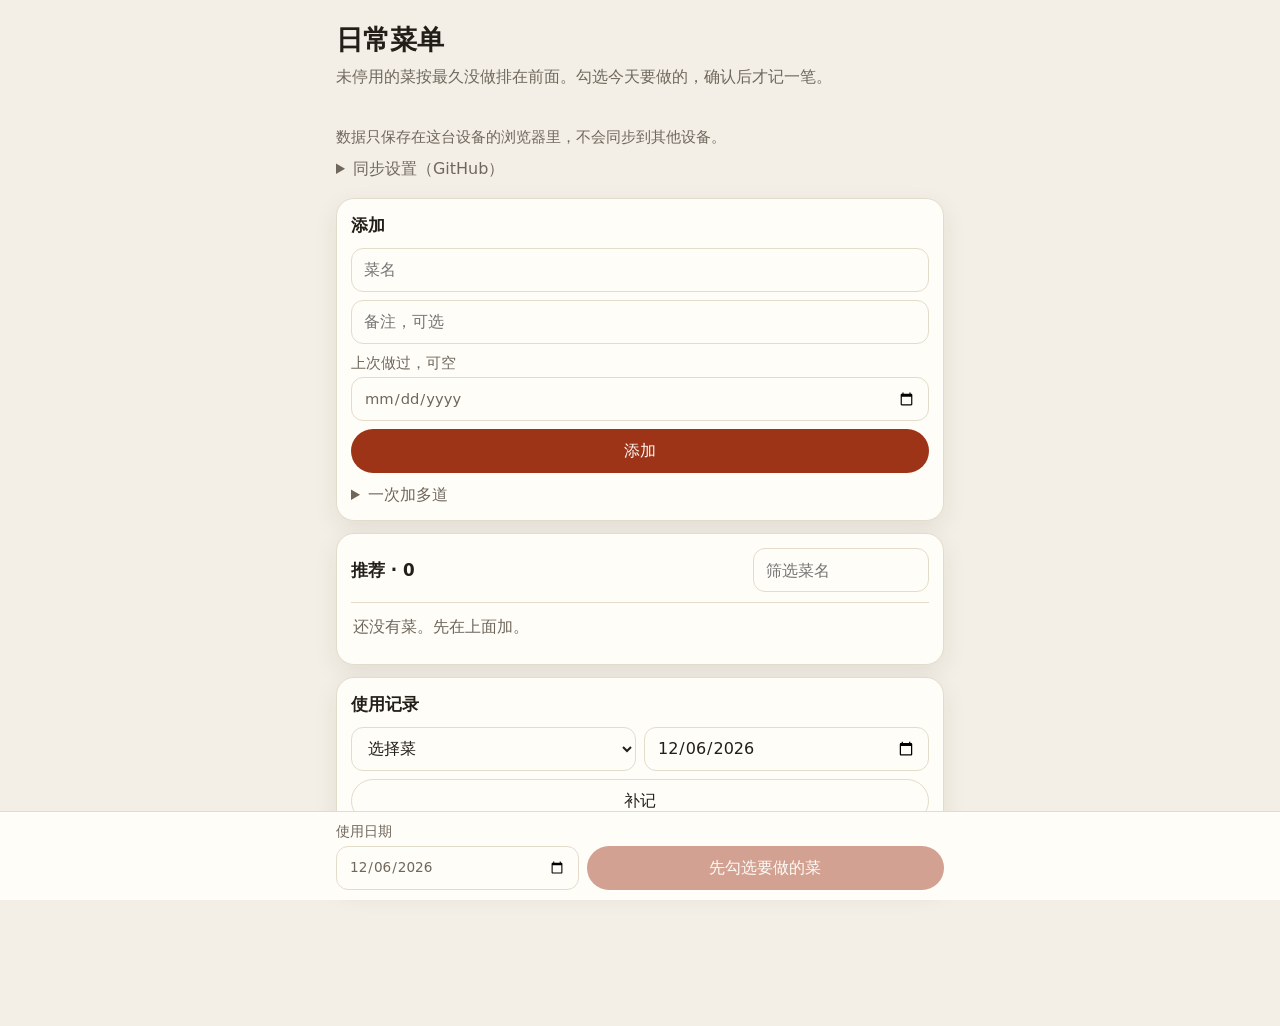
==== daily-menu/index.html @ 9615d083 "Add files via upload" ====
<!DOCTYPE html>
<html lang="zh-CN">
<head>
<meta charset="utf-8">
<meta name="viewport" content="width=device-width, initial-scale=1, viewport-fit=cover">
<meta name="color-scheme" content="light dark">
<title>日常菜单</title>
<style>
  :root {
    color-scheme: light;
    --bg: #f3efe6;
    --surface: #fffdf8;
    --ink: #221e18;
    --muted: #6f675c;
    --line: #e4dccb;
    --accent: #9d3418;
    --accent-ink: #fffaf6;
    --never: #9d3418;
    --today: #246246;
    --shadow: 0 8px 24px rgba(48, 32, 12, 0.08);
  }
  @media (prefers-color-scheme: dark) {
    :root {
      color-scheme: dark;
      --bg: #16130f;
      --surface: #221e19;
      --ink: #f3efe6;
      --muted: #b3aa9e;
      --line: #3a332b;
      --accent: #e07a55;
      --accent-ink: #1a100c;
      --never: #f0a080;
      --today: #8dceab;
      --shadow: 0 8px 24px rgba(0, 0, 0, 0.28);
    }
  }
  * { box-sizing: border-box; }
  html { -webkit-text-size-adjust: 100%; }
  body {
    margin: 0;
    background: var(--bg);
    color: var(--ink);
    font: 16px/1.45 system-ui, "PingFang SC", "Noto Sans SC", "Microsoft YaHei", sans-serif;
  }
  main {
    width: min(40rem, 100%);
    margin: 0 auto;
    padding: 20px 16px 128px;
  }
  h1, h2 { font-weight: 650; letter-spacing: 0; }
  h1 { margin: 0 0 6px; font-size: 1.7rem; }
  h2 { margin: 0; font-size: 1.05rem; }
  p { margin: 0; }
  .lede { color: var(--muted); margin-bottom: 14px; }
  header { margin-bottom: 18px; }
  .row { display: flex; gap: 8px; flex-wrap: wrap; align-items: center; }
  button, input, select, textarea {
    font: inherit;
    color: inherit;
  }
  input, select, textarea {
    width: 100%;
    min-height: 44px;
    padding: 8px 12px;
    border: 1px solid var(--line);
    border-radius: 12px;
    background: var(--surface);
  }
  textarea { min-height: 7rem; resize: vertical; }
  button {
    min-height: 44px;
    padding: 0 14px;
    border-radius: 999px;
    border: 1px solid var(--line);
    background: var(--surface);
    cursor: pointer;
  }
  button:hover { border-color: var(--muted); }
  button:focus-visible, input:focus-visible, select:focus-visible, textarea:focus-visible {
    outline: 2px solid var(--accent);
    outline-offset: 2px;
  }
  button.primary {
    background: var(--accent);
    color: var(--accent-ink);
    border-color: transparent;
  }
  button.danger { color: var(--accent); }
  button.small { min-height: 36px; padding: 0 10px; }
  button:disabled { opacity: 0.45; cursor: not-allowed; }
  #status {
    min-height: 1.45em;
    color: var(--muted);
    margin: 8px 0 0;
  }
  section {
    background: var(--surface);
    border: 1px solid var(--line);
    border-radius: 18px;
    padding: 14px;
    margin: 12px 0;
    box-shadow: var(--shadow);
  }
  .section-head {
    display: flex;
    justify-content: space-between;
    gap: 12px;
    align-items: center;
    margin-bottom: 10px;
  }
  .section-head input { max-width: 11rem; }
  form.stack, .stack { display: grid; gap: 8px; }
  .split { display: grid; gap: 8px; grid-template-columns: 1fr 1fr; }
  @media (max-width: 520px) {
    .split { grid-template-columns: 1fr; }
  }
  details { margin-top: 10px; }
  summary { cursor: pointer; color: var(--muted); }
  .dish, .record, .quiet {
    display: flex;
    gap: 10px;
    align-items: flex-start;
    padding: 12px 2px;
    border-top: 1px solid var(--line);
  }
  .quiet { color: var(--muted); display: block; }
  .check { display: flex; gap: 10px; flex: 1; min-width: 0; cursor: pointer; }
  .check input { width: 1.25rem; height: 1.25rem; margin-top: 3px; accent-color: var(--accent); }
  .body { flex: 1; min-width: 0; }
  .name { font-weight: 650; overflow-wrap: anywhere; }
  .check .body, .dish > .body { display: flex; flex-direction: column; gap: 2px; }
  label.field { display: grid; gap: 4px; color: var(--muted); font-size: 0.92rem; }
  .note, .meta { color: var(--muted); font-size: 0.92rem; }
  .meta.never { color: var(--never); }
  .meta.today { color: var(--today); }
  .actions { display: flex; gap: 6px; flex-shrink: 0; }
  .edit-grid { display: grid; gap: 8px; }
  .history-day { margin-top: 12px; }
  .history-day h3 { margin: 0; font-size: 0.95rem; font-weight: 650; }
  .record { flex-wrap: wrap; }
  .record .body { padding-top: 6px; }
  .record input[type="date"] { width: auto; min-height: 36px; flex: 1 1 10rem; }
  .bar {
    position: fixed;
    left: 0;
    right: 0;
    bottom: 0;
    background: var(--surface);
    border-top: 1px solid var(--line);
  }
  .bar-inner {
    width: min(40rem, 100%);
    margin: 0 auto;
    display: flex;
    gap: 8px;
    align-items: end;
    flex-wrap: wrap;
    padding: 10px 16px calc(10px + env(safe-area-inset-bottom));
  }
  .bar label { flex: 1 1 9rem; display: grid; gap: 4px; font-size: 0.85rem; color: var(--muted); }
  .bar .primary { flex: 2 1 10rem; }
  .help { color: var(--muted); font-size: 0.92rem; display: grid; gap: 6px; margin-top: 8px; }
</style>
</head>
<body>
<main>
  <header>
    <h1>日常菜单</h1>
    <p class="lede">未停用的菜按最久没做排在前面。勾选今天要做的，确认后才记一笔。</p>
    <p id="status" role="status"></p>
    <p id="sync" class="note"></p>
    <details>
      <summary>同步设置（GitHub）</summary>
      <form id="gh-form" class="stack" style="margin-top:8px">
        <input id="gh-repo" placeholder="数据仓库，例如 TommyDeng/menu-data" autocomplete="off" required>
        <input id="gh-token" type="password" placeholder="访问令牌（只存在这台设备）" autocomplete="off">
        <div class="row">
          <button class="primary" type="submit">保存并连接</button>
          <button type="button" id="gh-off">断开</button>
        </div>
      </form>
    </details>
  </header>

  <section>
    <h2>添加</h2>
    <form id="add-form" class="stack" style="margin-top:10px">
      <input name="name" maxlength="40" placeholder="菜名" autocomplete="off" required>
      <input name="note" maxlength="80" placeholder="备注，可选" autocomplete="off">
      <label class="field">上次做过，可空
        <input name="last" type="date">
      </label>
      <button class="primary" type="submit">添加</button>
    </form>
    <details>
      <summary>一次加多道</summary>
      <div class="stack" style="margin-top:8px">
        <textarea id="bulk" placeholder="一行一个菜名"></textarea>
        <button type="button" id="bulk-add">添加这些</button>
      </div>
    </details>
  </section>

  <section>
    <div class="section-head">
      <h2 id="active-title">推荐</h2>
      <input id="filter" placeholder="筛选菜名" autocomplete="off">
    </div>
    <div id="active"></div>
  </section>

  <section id="disabled-section" hidden>
    <h2>已停用</h2>
    <div id="disabled"></div>
  </section>

  <section>
    <h2>使用记录</h2>
    <form id="backfill" class="stack" style="margin-top:10px">
      <div class="split">
        <select id="backfill-dish" required>
          <option value="">选择菜</option>
        </select>
        <input id="backfill-date" type="date" required>
      </div>
      <button type="submit">补记</button>
    </form>
    <div id="history"></div>
  </section>
</main>

<div class="bar">
  <div class="bar-inner">
    <label>使用日期
      <input id="use-date" type="date" required>
    </label>
    <button type="button" id="clear-checks" class="small" hidden>清空</button>
    <button type="button" id="confirm" class="primary" disabled>先勾选要做的菜</button>
  </div>
</div>

<script>
const STORAGE_KEY = "daily-menu-v1";

let state = { dishes: [], records: [] };
let storageLocked = false;
let stamp = 0;

function timestamp() {
  const now = Date.now();
  stamp = Math.max(stamp + 1, now);
  return new Date(stamp).toISOString();
}
const checked = new Set();
let editingId = null;
let pendingDeleteRecordId = null;
let armTimer = 0;

const $ = (sel) => document.querySelector(sel);

function uid() {
  try {
    if (typeof crypto.randomUUID === "function") return crypto.randomUUID();
  } catch (err) { /* file:// 下有的浏览器不给用 */ }
  return "xxxxxxxx-xxxx-4xxx-yxxx-xxxxxxxxxxxx".replace(/[xy]/g, (c) => {
    const r = Math.random() * 16 | 0;
    return (c === "x" ? r : (r & 0x3 | 0x8)).toString(16);
  });
}

function today() {
  const d = new Date();
  const z = (n) => String(n).padStart(2, "0");
  return d.getFullYear() + "-" + z(d.getMonth() + 1) + "-" + z(d.getDate());
}

function isValidDate(iso) {
  if (!/^\d{4}-\d{2}-\d{2}$/.test(iso)) return false;
  const [y, m, d] = iso.split("-").map(Number);
  const dt = new Date(y, m - 1, d);
  return dt.getFullYear() === y && dt.getMonth() === m - 1 && dt.getDate() === d;
}

function isFuture(iso) {
  return iso > today();
}

function normalizeName(value) {
  return String(value || "").normalize("NFC").replace(/\u3000/g, " ").trim().replace(/\s+/g, " ");
}

function setStatus(text) {
  $("#status").textContent = text || "";
}

function load() {
  let raw = null;
  try { raw = localStorage.getItem(STORAGE_KEY); } catch (err) {
    setStatus("这个浏览器不让存数据，改动不会保留。");
    return;
  }
  if (!raw) return;
  try {
    const data = JSON.parse(raw);
    const parsed = normalizePayload(data);
    if (parsed.error) throw new Error(parsed.error);
    state = { dishes: parsed.dishes, records: parsed.records };
  } catch (err) {
    storageLocked = true;
    setStatus("这台浏览器里的菜单读不出来，已停止写入，原数据还在。" + err.message);
  }
}

function save() {
  if (!storageLocked) {
    try {
      localStorage.setItem(STORAGE_KEY, JSON.stringify({ version: 1, dishes: state.dishes, records: state.records }));
    } catch (err) {
      if (!col) setStatus("这台浏览器没有把菜单存下来。" + err.message);
    }
  } else if (!col) {
    setStatus("旧数据读不出来，没有写入。");
  }
  push();
}

// ---- GitHub 同步：数据存在一个仓库的 menu.json 里 ----
const GH_KEY = "daily-menu-gh";
const GH_FILE = "menu.json";
const SYNC_OK = "已同步到 GitHub，别的设备打开页面就能看到。";
const SYNC_LOCAL = "数据只保存在这台设备的浏览器里，不会同步到其他设备。";
let col = null;            // 配置好同步后是 {repo, token}
let ghSha = null, pushTimer = 0, busy = false, dirty = false;

function setSync(text) { $("#sync").textContent = text; }

function ghCfg() {
  try {
    const c = JSON.parse(localStorage.getItem(GH_KEY) || "null");
    return c && c.repo && c.token ? c : null;
  } catch (err) { return null; }
}

function ghFetch(method, body) {
  const headers = {
    Accept: "application/vnd.github+json",
    Authorization: "Bearer " + col.token,
    "X-GitHub-Api-Version": "2022-11-28"
  };
  if (body) headers["Content-Type"] = "application/json";
  return fetch("https://api.github.com/repos/" + col.repo + "/contents/" + GH_FILE, {
    method, headers, cache: "no-store", body: body ? JSON.stringify(body) : undefined
  });
}

function ghError(res) {
  if (res.status === 401) return "令牌无效或已过期";
  if (res.status === 403) return "没有权限或请求太频繁";
  return "GitHub 返回 " + res.status;
}

function b64enc(text) {
  let bin = "";
  new TextEncoder().encode(text).forEach((b) => { bin += String.fromCharCode(b); });
  return btoa(bin);
}

function b64dec(b64) {
  const bin = atob(b64.replace(/\s/g, ""));
  return new TextDecoder().decode(Uint8Array.from(bin, (c) => c.charCodeAt(0)));
}

function applyRemote(p) {
  state = { dishes: p.dishes, records: p.records };
  for (const id of [...checked]) if (!dishById(id)) checked.delete(id);
  if (editingId && !dishById(editingId)) editingId = null;
  if (editingId) { renderDisabled(); renderHistory(); renderBackfill(); } else renderDishViews();
  updateBar();
  try {
    localStorage.setItem(STORAGE_KEY, JSON.stringify({ version: 1, dishes: state.dishes, records: state.records }));
  } catch (err) { /* 本机缓存失败不影响同步 */ }
}

async function pull() {
  if (!col || busy) return;
  busy = true;
  try {
    const res = await ghFetch("GET");
    if (res.status === 404) {
      ghSha = null;                                   // 仓库里还没有数据文件
      if (state.dishes.length || state.records.length) dirty = true;
      setSync(SYNC_OK);
    } else if (!res.ok) {
      throw new Error(ghError(res));
    } else {
      const j = await res.json();
      ghSha = j.sha;
      const p = normalizePayload(JSON.parse(b64dec(j.content)));
      if (p.error) throw new Error("数据文件格式不对：" + p.error);
      if (!dirty) applyRemote(p);                     // 本机有没上传的改动时，不覆盖
      setSync(SYNC_OK);
    }
  } catch (err) {
    setSync("同步失败：" + err.message + "。先用本机数据，稍后重试。");
  } finally {
    busy = false;
    if (dirty) flush();
  }
}

async function flush() {
  if (!col || busy || !dirty) return;
  busy = true;
  dirty = false;
  let conflict = false;
  try {
    const body = {
      message: "update menu",
      content: b64enc(JSON.stringify({ version: 1, dishes: state.dishes, records: state.records }, null, 1))
    };
    if (ghSha) body.sha = ghSha;
    const res = await ghFetch("PUT", body);
    if (res.status === 409 || res.status === 422) {
      conflict = true;
    } else if (!res.ok) {
      throw new Error(ghError(res));
    } else {
      ghSha = (await res.json()).content.sha;
      setSync(SYNC_OK);
    }
  } catch (err) {
    dirty = true;
    setSync("同步失败：" + err.message + "。改动还在这台设备上，下次操作会重试。");
  } finally {
    busy = false;
  }
  if (conflict) {
    await pull();
    setStatus("别的设备刚改过，已刷新成最新。刚才那次操作没有保存，请再做一次。");
  }
}

function push() {
  if (!col) return;
  dirty = true;
  clearTimeout(pushTimer);
  pushTimer = setTimeout(flush, 700);
}

function startSync() {
  const cfg = ghCfg();
  if (cfg) {
    $("#gh-repo").value = cfg.repo;
    $("#gh-token").placeholder = "令牌已保存，不用重填";
    col = cfg;
    setSync("正在同步…");
    pull();
  } else {
    setSync(SYNC_LOCAL);
  }
  document.addEventListener("visibilitychange", () => { if (!document.hidden) pull(); });
}

$("#gh-form").addEventListener("submit", async (event) => {
  event.preventDefault();
  const repo = $("#gh-repo").value.trim().replace(/^https?:\/\/github\.com\//, "").replace(/\.git$/, "");
  const old = ghCfg();
  const token = $("#gh-token").value.trim() || (old ? old.token : "");
  if (!/^[\w.-]+\/[\w.-]+$/.test(repo) || !token) return setStatus("仓库写成 用户名/仓库名，并填上令牌。");
  setStatus("正在检查…");
  let info;
  try {
    const res = await fetch("https://api.github.com/repos/" + repo, {
      headers: { Accept: "application/vnd.github+json", Authorization: "Bearer " + token }
    });
    if (!res.ok) return setStatus(res.status === 401 ? "令牌无效或已过期。" : "访问不了这个仓库，检查仓库名和令牌权限。");
    info = await res.json();
  } catch (err) {
    return setStatus("连不上 GitHub：" + err.message);
  }
  if (info.permissions && !info.permissions.push) return setStatus("这个令牌没有写入权限，需要 Contents 的读写。");
  try {
    localStorage.setItem(GH_KEY, JSON.stringify({ repo, token }));
  } catch (err) {
    return setStatus("这台浏览器没法保存同步设置。");
  }
  col = { repo, token };
  ghSha = null;
  $("#gh-token").value = "";
  $("#gh-token").placeholder = "令牌已保存，不用重填";
  setStatus(info.private ? "已连接。" : "已连接，但这个仓库是公开的，菜单数据所有人都能看到。");
  setSync("正在同步…");
  pull();
});

$("#gh-off").addEventListener("click", () => {
  try { localStorage.removeItem(GH_KEY); } catch (err) { /* 忽略 */ }
  col = null;
  clearTimeout(pushTimer);
  dirty = false;
  $("#gh-token").placeholder = "访问令牌（只存在这台设备）";
  setSync(SYNC_LOCAL);
  setStatus("已断开同步，数据继续保存在本机。");
});

function normalizePayload(data) {
  if (!data || typeof data !== "object" || !Array.isArray(data.dishes) || !Array.isArray(data.records)) {
    return { error: "文件里没有菜品和记录。" };
  }
  const ids = new Set();
  const names = new Set();
  const dishes = [];
  data.dishes.forEach((d, i) => {
    if (!d || typeof d !== "object") return;
    const id = typeof d.id === "string" && d.id ? d.id : "";
    const name = normalizeName(d.name);
    if (!id || !name) return;
    if (ids.has(id) || names.has(name) || name.length > 40) return;
    ids.add(id);
    names.add(name);
    const createdAt = typeof d.createdAt === "string" && d.createdAt
      ? d.createdAt
      : new Date(Date.now() + i).toISOString();
    dishes.push({
      id,
      name,
      note: String(d.note || "").trim().slice(0, 80),
      disabled: Boolean(d.disabled),
      createdAt
    });
  });
  if (dishes.length !== data.dishes.length) return { error: "有菜名空了、太长、重复，或缺少 id。" };

  const recordIds = new Set();
  const pairs = new Set();
  const records = [];
  for (const r of data.records) {
    if (!r || typeof r.id !== "string" || !r.id) return { error: "有记录缺少 id。" };
    if (recordIds.has(r.id)) return { error: "记录 id 重复。" };
    if (!ids.has(r.dishId)) return { error: "有记录指向不存在的菜。" };
    if (!isValidDate(r.date) || isFuture(r.date)) return { error: "有记录的日期不对，或在未来。" };
    const pair = r.dishId + "|" + r.date;
    if (pairs.has(pair)) return { error: "同一道菜在同一天有重复记录。" };
    recordIds.add(r.id);
    pairs.add(pair);
    records.push({ id: r.id, dishId: r.dishId, date: r.date });
  }
  return { dishes, records };
}

function findByName(name, exceptId) {
  return state.dishes.find((d) => d.name === name && d.id !== exceptId);
}

function dishById(id) {
  return state.dishes.find((d) => d.id === id);
}

function lastUsed(dishId) {
  let last = null;
  for (const r of state.records) {
    if (r.dishId === dishId && (last === null || r.date > last)) last = r.date;
  }
  return last;
}

function hasRecord(dishId, date) {
  return state.records.some((r) => r.dishId === dishId && r.date === date);
}

function compareActive(a, b) {
  const la = lastUsed(a.id);
  const lb = lastUsed(b.id);
  if (la === null && lb !== null) return -1;
  if (la !== null && lb === null) return 1;
  if (la === null && lb === null && a.createdAt !== b.createdAt) return a.createdAt < b.createdAt ? -1 : 1;
  if (la !== lb) return la < lb ? -1 : 1;
  return a.name.localeCompare(b.name, "zh");
}

function daysAgo(iso) {
  const [y, m, d] = iso.split("-").map(Number);
  const [ty, tm, td] = today().split("-").map(Number);
  const a = new Date(y, m - 1, d);
  const b = new Date(ty, tm - 1, td);
  return Math.round((b - a) / 86400000);
}

function formatDay(iso) {
  const [y, m, d] = iso.split("-").map(Number);
  const nowY = Number(today().slice(0, 4));
  return y === nowY ? m + "月" + d + "日" : y + "年" + m + "月" + d + "日";
}

function whenLabel(iso) {
  if (!iso) return { text: "从未", kind: "never" };
  const n = daysAgo(iso);
  const when = n === 0 ? "今天" : n === 1 ? "昨天" : n + "天前";
  return { text: formatDay(iso) + " · " + when, kind: n === 0 ? "today" : "" };
}

function el(tag, attrs, children) {
  const node = document.createElement(tag);
  for (const [key, value] of Object.entries(attrs || {})) {
    if (value == null || value === false) continue;
    if (key === "class") node.className = value;
    else node.setAttribute(key, value === true ? "" : String(value));
  }
  for (const child of children || []) {
    if (child == null || child === false) continue;
    node.append(child.nodeType ? child : document.createTextNode(String(child)));
  }
  return node;
}

function queryText() {
  return $("#filter").value.trim().toLowerCase();
}

function matches(dish, q) {
  if (!q) return true;
  return (dish.name + " " + dish.note).toLowerCase().includes(q);
}

function renderActive() {
  const q = queryText();
  const dishes = state.dishes.filter((d) => !d.disabled).sort(compareActive);
  const visible = dishes.filter((d) => matches(d, q));
  const hiddenChecked = [...checked].filter((id) => {
    const dish = dishById(id);
    return dish && !dish.disabled && !matches(dish, q);
  }).length;
  $("#active-title").textContent = "推荐 · " + dishes.length;
  const box = $("#active");
  box.replaceChildren();
  if (!dishes.length) {
    box.append(el("p", { class: "quiet" }, [state.dishes.length ? "在用的菜都停用了。" : "还没有菜。先在上面加。"]));
    return;
  }
  if (!visible.length) box.append(el("p", { class: "quiet" }, ["没有匹配的菜。"]));
  for (const dish of visible) {
    if (editingId === dish.id) box.append(renderEditor(dish));
    else box.append(renderActiveRow(dish));
  }
  if (hiddenChecked) {
    box.append(el("p", { class: "quiet" }, ["另有 " + hiddenChecked + " 道已勾选，被筛选藏起来了。确认时仍会计入。"]));
  }
}

function renderActiveRow(dish) {
  const meta = whenLabel(lastUsed(dish.id));
  const input = el("input", { type: "checkbox" });
  input.checked = checked.has(dish.id);
  input.addEventListener("change", () => {
    if (input.checked) checked.add(dish.id);
    else checked.delete(dish.id);
    updateBar();
  });
  const editBtn = el("button", { type: "button", class: "small" }, ["编辑"]);
  editBtn.addEventListener("click", () => {
    checked.delete(dish.id);
    editingId = dish.id;
    renderActive();
    updateBar();
  });
  const disableBtn = el("button", { type: "button", class: "small" }, ["停用"]);
  disableBtn.addEventListener("click", () => {
    dish.disabled = true;
    checked.delete(dish.id);
    editingId = null;
    save();
    renderDishViews();
    updateBar();
    setStatus("已停用「" + dish.name + "」。它不再出现在推荐里。");
  });
  return el("div", { class: "dish" }, [
    el("label", { class: "check" }, [
      input,
      el("span", { class: "body" }, [
        el("span", { class: "name" }, [dish.name]),
        dish.note ? el("span", { class: "note" }, [dish.note]) : null,
        el("span", { class: "meta " + meta.kind }, [meta.text])
      ].filter(Boolean))
    ]),
    el("span", { class: "actions" }, [editBtn, disableBtn])
  ]);
}

function renderEditor(dish) {
  const name = el("input", { maxlength: "40", value: dish.name, "aria-label": "菜名" });
  const note = el("input", { maxlength: "80", value: dish.note, "aria-label": "备注", placeholder: "备注，可选" });
  const saveBtn = el("button", { type: "button", class: "small primary" }, ["保存"]);
  const cancelBtn = el("button", { type: "button", class: "small" }, ["取消"]);
  const deleteBtn = el("button", { type: "button", class: "small danger" }, ["删除"]);
  const saveEdit = () => {
    const nextName = normalizeName(name.value);
    const nextNote = note.value.trim();
    if (!nextName) return setStatus("菜名不能空。");
    if (nextName.length > 40) return setStatus("菜名太长。");
    if (nextNote.length > 80) return setStatus("备注太长。");
    if (findByName(nextName, dish.id)) return setStatus("已经有「" + nextName + "」。");
    dish.name = nextName;
    dish.note = nextNote;
    editingId = null;
    save();
    renderDishViews();
    setStatus("已保存「" + nextName + "」。");
  };
  saveBtn.addEventListener("click", saveEdit);
  name.addEventListener("keydown", (event) => {
    if (event.key === "Enter") saveEdit();
  });
  note.addEventListener("keydown", (event) => {
    if (event.key === "Enter") saveEdit();
  });
  cancelBtn.addEventListener("click", () => {
    editingId = null;
    renderActive();
  });
  deleteBtn.addEventListener("click", () => deleteDish(dish));
  return el("div", { class: "dish" }, [
    el("div", { class: "edit-grid body" }, [
      name,
      note,
      el("span", { class: "actions" }, [saveBtn, cancelBtn, deleteBtn])
    ])
  ]);
}

function renderDisabled() {
  const section = $("#disabled-section");
  const dishes = state.dishes.filter((d) => d.disabled).sort((a, b) => a.name.localeCompare(b.name, "zh"));
  section.hidden = dishes.length === 0;
  const q = queryText();
  const visible = dishes.filter((d) => matches(d, q));
  const box = $("#disabled");
  box.replaceChildren();
  if (!dishes.length) return;
  if (!visible.length) box.append(el("p", { class: "quiet" }, ["没有匹配的停用菜。"]));
  for (const dish of visible) {
    const restoreBtn = el("button", { type: "button", class: "small" }, ["恢复"]);
    const deleteBtn = el("button", { type: "button", class: "small danger" }, ["删除"]);
    restoreBtn.addEventListener("click", () => {
      dish.disabled = false;
      save();
      renderDishViews();
      setStatus("已恢复「" + dish.name + "」。");
    });
    deleteBtn.addEventListener("click", () => deleteDish(dish));
    const meta = whenLabel(lastUsed(dish.id));
    box.append(el("div", { class: "dish" }, [
      el("span", { class: "body" }, [
        el("span", { class: "name" }, [dish.name]),
        dish.note ? el("span", { class: "note" }, [dish.note]) : null,
        el("span", { class: "meta" }, [meta.text])
      ].filter(Boolean)),
      el("span", { class: "actions" }, [restoreBtn, deleteBtn])
    ]));
  }
}

function deleteDish(dish) {
  const n = state.records.filter((r) => r.dishId === dish.id).length;
  const message = n
    ? "删除「" + dish.name + "」？这道菜的 " + n + " 条使用记录也会一起删掉。"
    : "删除「" + dish.name + "」？";
  if (!confirm(message)) return;
  state.dishes = state.dishes.filter((d) => d.id !== dish.id);
  state.records = state.records.filter((r) => r.dishId !== dish.id);
  checked.delete(dish.id);
  if (editingId === dish.id) editingId = null;
  save();
  renderDishViews();
  updateBar();
  setStatus("已删除「" + dish.name + "」。");
}

function renderHistory() {
  const box = $("#history");
  box.replaceChildren();
  if (!state.records.length) {
    box.append(el("p", { class: "quiet" }, ["还没有使用记录。"]));
    return;
  }
  const byDate = new Map();
  const sorted = [...state.records].sort((a, b) => b.date.localeCompare(a.date) || dishName(a.dishId).localeCompare(dishName(b.dishId), "zh"));
  for (const record of sorted) {
    if (!byDate.has(record.date)) byDate.set(record.date, []);
    byDate.get(record.date).push(record);
  }
  for (const [date, records] of byDate) {
    const ago = daysAgo(date);
    const when = ago === 0 ? " · 今天" : ago === 1 ? " · 昨天" : " · " + ago + "天前";
    const group = el("div", { class: "history-day" }, [el("h3", {}, [formatDay(date) + when])]);
    for (const record of records) group.append(renderRecord(record));
    box.append(group);
  }
}

function dishName(id) {
  const dish = dishById(id);
  return dish ? dish.name : "已删除的菜";
}

function renderRecord(record) {
  const date = el("input", { type: "date", max: today(), value: record.date, "aria-label": dishName(record.dishId) + "的使用日期" });
  date.addEventListener("change", () => {
    const next = date.value;
    if (!isValidDate(next) || isFuture(next)) {
      setStatus("日期不对，也不能记未来。");
      renderHistory();
      return;
    }
    if (state.records.some((r) => r.id !== record.id && r.dishId === record.dishId && r.date === next)) {
      setStatus("这道菜在这天已经有记录。");
      renderHistory();
      return;
    }
    record.date = next;
    save();
    renderDishViews();
    setStatus("已改「" + dishName(record.dishId) + "」的使用日期。");
  });
  const armed = pendingDeleteRecordId === record.id;
  const deleteBtn = el("button", { type: "button", class: "small danger" }, [armed ? "确认删除" : "删除"]);
  deleteBtn.addEventListener("click", () => {
    if (pendingDeleteRecordId !== record.id) {
      pendingDeleteRecordId = record.id;
      clearTimeout(armTimer);
      armTimer = setTimeout(() => {
        pendingDeleteRecordId = null;
        renderHistory();
      }, 4000);
      renderHistory();
      return;
    }
    clearTimeout(armTimer);
    pendingDeleteRecordId = null;
    state.records = state.records.filter((r) => r.id !== record.id);
    save();
    renderDishViews();
    setStatus("已删除一条记录。排序已按剩下的最近日期重算。");
  });
  return el("div", { class: "record" }, [
    el("span", { class: "body name" }, [dishName(record.dishId)]),
    date,
    deleteBtn
  ]);
}

function renderBackfill() {
  const sel = $("#backfill-dish");
  const prev = sel.value;
  sel.replaceChildren(el("option", { value: "" }, ["选择菜"]));
  const dishes = [...state.dishes].sort((a, b) => a.name.localeCompare(b.name, "zh"));
  for (const dish of dishes) {
    sel.append(el("option", { value: dish.id }, [dish.disabled ? dish.name + "（已停用）" : dish.name]));
  }
  if ([...sel.options].some((o) => o.value === prev)) sel.value = prev;
  $("#backfill-date").max = today();
}

function renderDishViews() {
  renderActive();
  renderDisabled();
  renderHistory();
  renderBackfill();
}

function updateBar() {
  const count = [...checked].filter((id) => {
    const dish = dishById(id);
    return dish && !dish.disabled;
  }).length;
  const button = $("#confirm");
  button.disabled = count === 0;
  button.textContent = count ? "确认记录 " + count + " 道" : "先勾选要做的菜";
  $("#clear-checks").hidden = count === 0;
  $("#use-date").max = today();
}

function addDish(name, note, date) {
  const clean = normalizeName(name);
  if (!clean) return "菜名不能空。";
  if (clean.length > 40) return "菜名太长。";
  if (note.trim().length > 80) return "备注太长。";
  if (findByName(clean)) return "已经有「" + clean + "」。";
  if (date && (!isValidDate(date) || isFuture(date))) return "上次做过的日期不对，也不能是未来。";
  const dish = {
    id: uid(),
    name: clean,
    note: note.trim(),
    disabled: false,
    createdAt: timestamp()
  };
  state.dishes.push(dish);
  if (date) state.records.push({ id: uid(), dishId: dish.id, date });
  return "";
}

$("#add-form").addEventListener("submit", (event) => {
  event.preventDefault();
  const data = new FormData(event.currentTarget);
  const error = addDish(data.get("name"), data.get("note") || "", data.get("last") || "");
  if (error) return setStatus(error);
  event.currentTarget.reset();
  save();
  renderDishViews();
  setStatus("已添加。");
});

$("#bulk-add").addEventListener("click", () => {
  const lines = $("#bulk").value.split(/\r?\n/).map(normalizeName).filter(Boolean);
  if (!lines.length) return setStatus("先贴上菜名，一行一个。");
  let added = 0;
  const skipped = [];
  for (const name of lines) {
    const error = addDish(name, "", "");
    if (error) skipped.push(name);
    else added += 1;
  }
  if (added) save();
  $("#bulk").value = added ? "" : $("#bulk").value;
  renderDishViews();
  setStatus(skipped.length
    ? "加了 " + added + " 道，跳过：" + skipped.slice(0, 8).join("、") + (skipped.length > 8 ? " 等" : "")
    : "加了 " + added + " 道。");
});

$("#filter").addEventListener("input", () => {
  if (!editingId) renderActive();
  renderDisabled();
});

$("#confirm").addEventListener("click", () => {
  const date = $("#use-date").value;
  if (!isValidDate(date) || isFuture(date)) return setStatus("先选一个今天或更早的日期。");
  let created = 0;
  let existed = 0;
  for (const id of [...checked]) {
    const dish = dishById(id);
    if (!dish || dish.disabled) continue;
    if (hasRecord(id, date)) {
      existed += 1;
      continue;
    }
    state.records.push({ id: uid(), dishId: id, date });
    created += 1;
  }
  checked.clear();
  if (created) save();
  renderDishViews();
  updateBar();
  if (!created && !existed) setStatus("没有可记录的菜。");
  else if (!created) setStatus("这天都已经记过了。");
  else setStatus("已记录 " + created + " 道。" + (existed ? existed + " 道这天已有记录。" : ""));
});

$("#clear-checks").addEventListener("click", () => {
  checked.clear();
  renderActive();
  updateBar();
});

$("#backfill").addEventListener("submit", (event) => {
  event.preventDefault();
  const dishId = $("#backfill-dish").value;
  const date = $("#backfill-date").value;
  if (!dishById(dishId)) return setStatus("先选一道菜。");
  if (!isValidDate(date) || isFuture(date)) return setStatus("补记的日期不对，也不能是未来。");
  if (hasRecord(dishId, date)) return setStatus("这道菜在这天已经有记录。");
  state.records.push({ id: uid(), dishId, date });
  save();
  renderDishViews();
  setStatus("已补记「" + dishName(dishId) + "」。");
});

$("#use-date").value = today();
$("#use-date").max = today();
$("#backfill-date").value = today();
$("#add-form").querySelector("[name=last]").max = today();
let day = today();
function checkDay() {
  const t = today();
  if (t === day) return;
  const use = $("#use-date");
  if (use.value === day) use.value = t;
  day = t;
  $("#backfill-date").max = t;
  $("#add-form").querySelector("[name=last]").max = t;
  renderDishViews();
  updateBar();
}
document.addEventListener("visibilitychange", () => { if (!document.hidden) checkDay(); });
setInterval(checkDay, 60000);
window.addEventListener("storage", (e) => {
  if (e.key !== STORAGE_KEY || col) return;
  load();
  renderDishViews();
  updateBar();
});

setSync(SYNC_LOCAL);
load();
renderDishViews();
updateBar();
startSync();
</script>
</body>
</html>
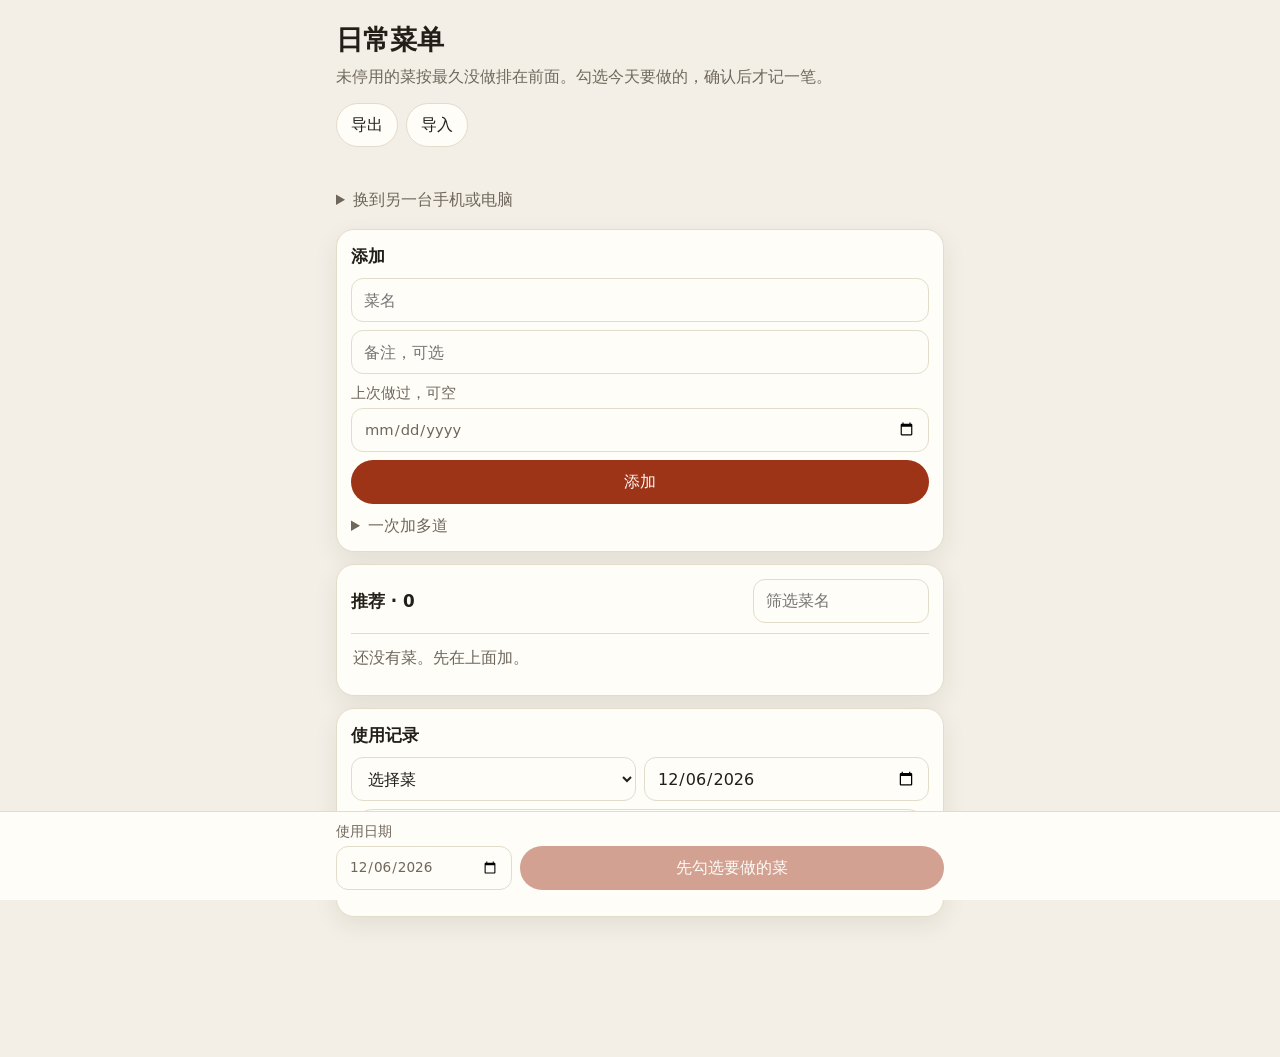
==== commit d18e42a7: "add daily-menu" ====
--- a/daily-menu/index.html
+++ b/daily-menu/index.html
@@ -154,11 +154,10 @@
     display: flex;
     gap: 8px;
     align-items: end;
-    flex-wrap: wrap;
     padding: 10px 16px calc(10px + env(safe-area-inset-bottom));
   }
-  .bar label { flex: 1 1 9rem; display: grid; gap: 4px; font-size: 0.85rem; color: var(--muted); }
-  .bar .primary { flex: 2 1 10rem; }
+  .bar label { flex: 0 0 11rem; display: grid; gap: 4px; font-size: 0.85rem; color: var(--muted); }
+  .bar .primary { flex: 1; }
   .help { color: var(--muted); font-size: 0.92rem; display: grid; gap: 6px; margin-top: 8px; }
 </style>
 </head>
@@ -167,18 +166,17 @@
   <header>
     <h1>日常菜单</h1>
     <p class="lede">未停用的菜按最久没做排在前面。勾选今天要做的，确认后才记一笔。</p>
+    <div class="row">
+      <button type="button" id="export">导出</button>
+      <button type="button" id="import-btn">导入</button>
+      <input id="import-file" type="file" accept="application/json,.json" hidden>
+    </div>
     <p id="status" role="status"></p>
-    <p id="sync" class="note"></p>
     <details>
-      <summary>同步设置（GitHub）</summary>
-      <form id="gh-form" class="stack" style="margin-top:8px">
-        <input id="gh-repo" placeholder="数据仓库，例如 TommyDeng/menu-data" autocomplete="off" required>
-        <input id="gh-token" type="password" placeholder="访问令牌（只存在这台设备）" autocomplete="off">
-        <div class="row">
-          <button class="primary" type="submit">保存并连接</button>
-          <button type="button" id="gh-off">断开</button>
-        </div>
-      </form>
+      <summary>换到另一台手机或电脑</summary>
+      <div class="help">
+        <p>菜谱存在这台浏览器里，不在 HTML 文件里。换设备时：先导出 JSON，把 JSON 和这个 HTML 一起拷过去，用浏览器打开 HTML，再导入。导入会整份替换那台浏览器里的数据。</p>
+      </div>
     </details>
   </header>
 
@@ -294,11 +292,7 @@
 }
 
 function load() {
-  let raw = null;
-  try { raw = localStorage.getItem(STORAGE_KEY); } catch (err) {
-    setStatus("这个浏览器不让存数据，改动不会保留。");
-    return;
-  }
+  const raw = localStorage.getItem(STORAGE_KEY);
   if (!raw) return;
   try {
     const data = JSON.parse(raw);
@@ -312,196 +306,16 @@
 }
 
 function save() {
-  if (!storageLocked) {
-    try {
-      localStorage.setItem(STORAGE_KEY, JSON.stringify({ version: 1, dishes: state.dishes, records: state.records }));
-    } catch (err) {
-      if (!col) setStatus("这台浏览器没有把菜单存下来。" + err.message);
-    }
-  } else if (!col) {
+  if (storageLocked) {
     setStatus("旧数据读不出来，没有写入。");
-  }
-  push();
-}
-
-// ---- GitHub 同步：数据存在一个仓库的 menu.json 里 ----
-const GH_KEY = "daily-menu-gh";
-const GH_FILE = "menu.json";
-const SYNC_OK = "已同步到 GitHub，别的设备打开页面就能看到。";
-const SYNC_LOCAL = "数据只保存在这台设备的浏览器里，不会同步到其他设备。";
-let col = null;            // 配置好同步后是 {repo, token}
-let ghSha = null, pushTimer = 0, busy = false, dirty = false;
-
-function setSync(text) { $("#sync").textContent = text; }
-
-function ghCfg() {
-  try {
-    const c = JSON.parse(localStorage.getItem(GH_KEY) || "null");
-    return c && c.repo && c.token ? c : null;
-  } catch (err) { return null; }
-}
-
-function ghFetch(method, body) {
-  const headers = {
-    Accept: "application/vnd.github+json",
-    Authorization: "Bearer " + col.token,
-    "X-GitHub-Api-Version": "2022-11-28"
-  };
-  if (body) headers["Content-Type"] = "application/json";
-  return fetch("https://api.github.com/repos/" + col.repo + "/contents/" + GH_FILE, {
-    method, headers, cache: "no-store", body: body ? JSON.stringify(body) : undefined
-  });
-}
-
-function ghError(res) {
-  if (res.status === 401) return "令牌无效或已过期";
-  if (res.status === 403) return "没有权限或请求太频繁";
-  return "GitHub 返回 " + res.status;
-}
-
-function b64enc(text) {
-  let bin = "";
-  new TextEncoder().encode(text).forEach((b) => { bin += String.fromCharCode(b); });
-  return btoa(bin);
-}
-
-function b64dec(b64) {
-  const bin = atob(b64.replace(/\s/g, ""));
-  return new TextDecoder().decode(Uint8Array.from(bin, (c) => c.charCodeAt(0)));
-}
-
-function applyRemote(p) {
-  state = { dishes: p.dishes, records: p.records };
-  for (const id of [...checked]) if (!dishById(id)) checked.delete(id);
-  if (editingId && !dishById(editingId)) editingId = null;
-  if (editingId) { renderDisabled(); renderHistory(); renderBackfill(); } else renderDishViews();
-  updateBar();
+    return;
+  }
   try {
     localStorage.setItem(STORAGE_KEY, JSON.stringify({ version: 1, dishes: state.dishes, records: state.records }));
-  } catch (err) { /* 本机缓存失败不影响同步 */ }
-}
-
-async function pull() {
-  if (!col || busy) return;
-  busy = true;
-  try {
-    const res = await ghFetch("GET");
-    if (res.status === 404) {
-      ghSha = null;                                   // 仓库里还没有数据文件
-      if (state.dishes.length || state.records.length) dirty = true;
-      setSync(SYNC_OK);
-    } else if (!res.ok) {
-      throw new Error(ghError(res));
-    } else {
-      const j = await res.json();
-      ghSha = j.sha;
-      const p = normalizePayload(JSON.parse(b64dec(j.content)));
-      if (p.error) throw new Error("数据文件格式不对：" + p.error);
-      if (!dirty) applyRemote(p);                     // 本机有没上传的改动时，不覆盖
-      setSync(SYNC_OK);
-    }
   } catch (err) {
-    setSync("同步失败：" + err.message + "。先用本机数据，稍后重试。");
-  } finally {
-    busy = false;
-    if (dirty) flush();
-  }
-}
-
-async function flush() {
-  if (!col || busy || !dirty) return;
-  busy = true;
-  dirty = false;
-  let conflict = false;
-  try {
-    const body = {
-      message: "update menu",
-      content: b64enc(JSON.stringify({ version: 1, dishes: state.dishes, records: state.records }, null, 1))
-    };
-    if (ghSha) body.sha = ghSha;
-    const res = await ghFetch("PUT", body);
-    if (res.status === 409 || res.status === 422) {
-      conflict = true;
-    } else if (!res.ok) {
-      throw new Error(ghError(res));
-    } else {
-      ghSha = (await res.json()).content.sha;
-      setSync(SYNC_OK);
-    }
-  } catch (err) {
-    dirty = true;
-    setSync("同步失败：" + err.message + "。改动还在这台设备上，下次操作会重试。");
-  } finally {
-    busy = false;
-  }
-  if (conflict) {
-    await pull();
-    setStatus("别的设备刚改过，已刷新成最新。刚才那次操作没有保存，请再做一次。");
-  }
-}
-
-function push() {
-  if (!col) return;
-  dirty = true;
-  clearTimeout(pushTimer);
-  pushTimer = setTimeout(flush, 700);
-}
-
-function startSync() {
-  const cfg = ghCfg();
-  if (cfg) {
-    $("#gh-repo").value = cfg.repo;
-    $("#gh-token").placeholder = "令牌已保存，不用重填";
-    col = cfg;
-    setSync("正在同步…");
-    pull();
-  } else {
-    setSync(SYNC_LOCAL);
-  }
-  document.addEventListener("visibilitychange", () => { if (!document.hidden) pull(); });
-}
-
-$("#gh-form").addEventListener("submit", async (event) => {
-  event.preventDefault();
-  const repo = $("#gh-repo").value.trim().replace(/^https?:\/\/github\.com\//, "").replace(/\.git$/, "");
-  const old = ghCfg();
-  const token = $("#gh-token").value.trim() || (old ? old.token : "");
-  if (!/^[\w.-]+\/[\w.-]+$/.test(repo) || !token) return setStatus("仓库写成 用户名/仓库名，并填上令牌。");
-  setStatus("正在检查…");
-  let info;
-  try {
-    const res = await fetch("https://api.github.com/repos/" + repo, {
-      headers: { Accept: "application/vnd.github+json", Authorization: "Bearer " + token }
-    });
-    if (!res.ok) return setStatus(res.status === 401 ? "令牌无效或已过期。" : "访问不了这个仓库，检查仓库名和令牌权限。");
-    info = await res.json();
-  } catch (err) {
-    return setStatus("连不上 GitHub：" + err.message);
-  }
-  if (info.permissions && !info.permissions.push) return setStatus("这个令牌没有写入权限，需要 Contents 的读写。");
-  try {
-    localStorage.setItem(GH_KEY, JSON.stringify({ repo, token }));
-  } catch (err) {
-    return setStatus("这台浏览器没法保存同步设置。");
-  }
-  col = { repo, token };
-  ghSha = null;
-  $("#gh-token").value = "";
-  $("#gh-token").placeholder = "令牌已保存，不用重填";
-  setStatus(info.private ? "已连接。" : "已连接，但这个仓库是公开的，菜单数据所有人都能看到。");
-  setSync("正在同步…");
-  pull();
-});
-
-$("#gh-off").addEventListener("click", () => {
-  try { localStorage.removeItem(GH_KEY); } catch (err) { /* 忽略 */ }
-  col = null;
-  clearTimeout(pushTimer);
-  dirty = false;
-  $("#gh-token").placeholder = "访问令牌（只存在这台设备）";
-  setSync(SYNC_LOCAL);
-  setStatus("已断开同步，数据继续保存在本机。");
-});
+    setStatus("这台浏览器没有把菜单存下来。" + err.message);
+  }
+}
 
 function normalizePayload(data) {
   if (!data || typeof data !== "object" || !Array.isArray(data.dishes) || !Array.isArray(data.records)) {
@@ -655,6 +469,7 @@
     if (input.checked) checked.add(dish.id);
     else checked.delete(dish.id);
     updateBar();
+    renderActive();
   });
   const editBtn = el("button", { type: "button", class: "small" }, ["编辑"]);
   editBtn.addEventListener("click", () => {
@@ -898,6 +713,23 @@
   return "";
 }
 
+function exportData() {
+  const payload = {
+    version: 1,
+    exportedAt: new Date().toISOString(),
+    dishes: state.dishes,
+    records: state.records
+  };
+  const blob = new Blob([JSON.stringify(payload, null, 2)], { type: "application/json" });
+  const url = URL.createObjectURL(blob);
+  const a = document.createElement("a");
+  a.href = url;
+  a.download = "daily-menu-" + today() + ".json";
+  a.click();
+  URL.revokeObjectURL(url);
+  setStatus("已导出。换设备时带上这个 JSON，不要只拷 HTML。");
+}
+
 $("#add-form").addEventListener("submit", (event) => {
   event.preventDefault();
   const data = new FormData(event.currentTarget);
@@ -928,7 +760,7 @@
 });
 
 $("#filter").addEventListener("input", () => {
-  if (!editingId) renderActive();
+  renderActive();
   renderDisabled();
 });
 
@@ -975,36 +807,57 @@
   setStatus("已补记「" + dishName(dishId) + "」。");
 });
 
+$("#export").addEventListener("click", exportData);
+
+$("#import-btn").addEventListener("click", () => $("#import-file").click());
+
+$("#import-file").addEventListener("change", async (event) => {
+  const input = event.currentTarget;
+  const file = input.files && input.files[0];
+  if (!file) return;
+  if (file.size > 2 * 1024 * 1024) {
+    input.value = "";
+    return setStatus("文件太大。");
+  }
+  let text;
+  try {
+    text = await file.text();
+  } catch {
+    input.value = "";
+    return setStatus("文件读不出来。");
+  }
+  input.value = "";
+  let data;
+  try {
+    data = JSON.parse(text);
+  } catch {
+    return setStatus("这个文件不是 JSON。");
+  }
+  const parsed = normalizePayload(data);
+  if (parsed.error) return setStatus("没有导入。" + parsed.error);
+  const ok = confirm(
+    "导入会替换这台浏览器里的全部菜品和记录。\n当前 " +
+    state.dishes.length + " 道菜、" + state.records.length + " 条记录。\n文件里 " +
+    parsed.dishes.length + " 道菜、" + parsed.records.length + " 条记录。\n建议先导出。确定替换？"
+  );
+  if (!ok) return setStatus("已取消导入。");
+  state = { dishes: parsed.dishes, records: parsed.records };
+  checked.clear();
+  editingId = null;
+  pendingDeleteRecordId = null;
+  save();
+  renderDishViews();
+  updateBar();
+  setStatus("已导入 " + state.dishes.length + " 道菜、" + state.records.length + " 条记录。");
+});
+
 $("#use-date").value = today();
 $("#use-date").max = today();
 $("#backfill-date").value = today();
 $("#add-form").querySelector("[name=last]").max = today();
-let day = today();
-function checkDay() {
-  const t = today();
-  if (t === day) return;
-  const use = $("#use-date");
-  if (use.value === day) use.value = t;
-  day = t;
-  $("#backfill-date").max = t;
-  $("#add-form").querySelector("[name=last]").max = t;
-  renderDishViews();
-  updateBar();
-}
-document.addEventListener("visibilitychange", () => { if (!document.hidden) checkDay(); });
-setInterval(checkDay, 60000);
-window.addEventListener("storage", (e) => {
-  if (e.key !== STORAGE_KEY || col) return;
-  load();
-  renderDishViews();
-  updateBar();
-});
-
-setSync(SYNC_LOCAL);
 load();
 renderDishViews();
 updateBar();
-startSync();
 </script>
 </body>
 </html>
